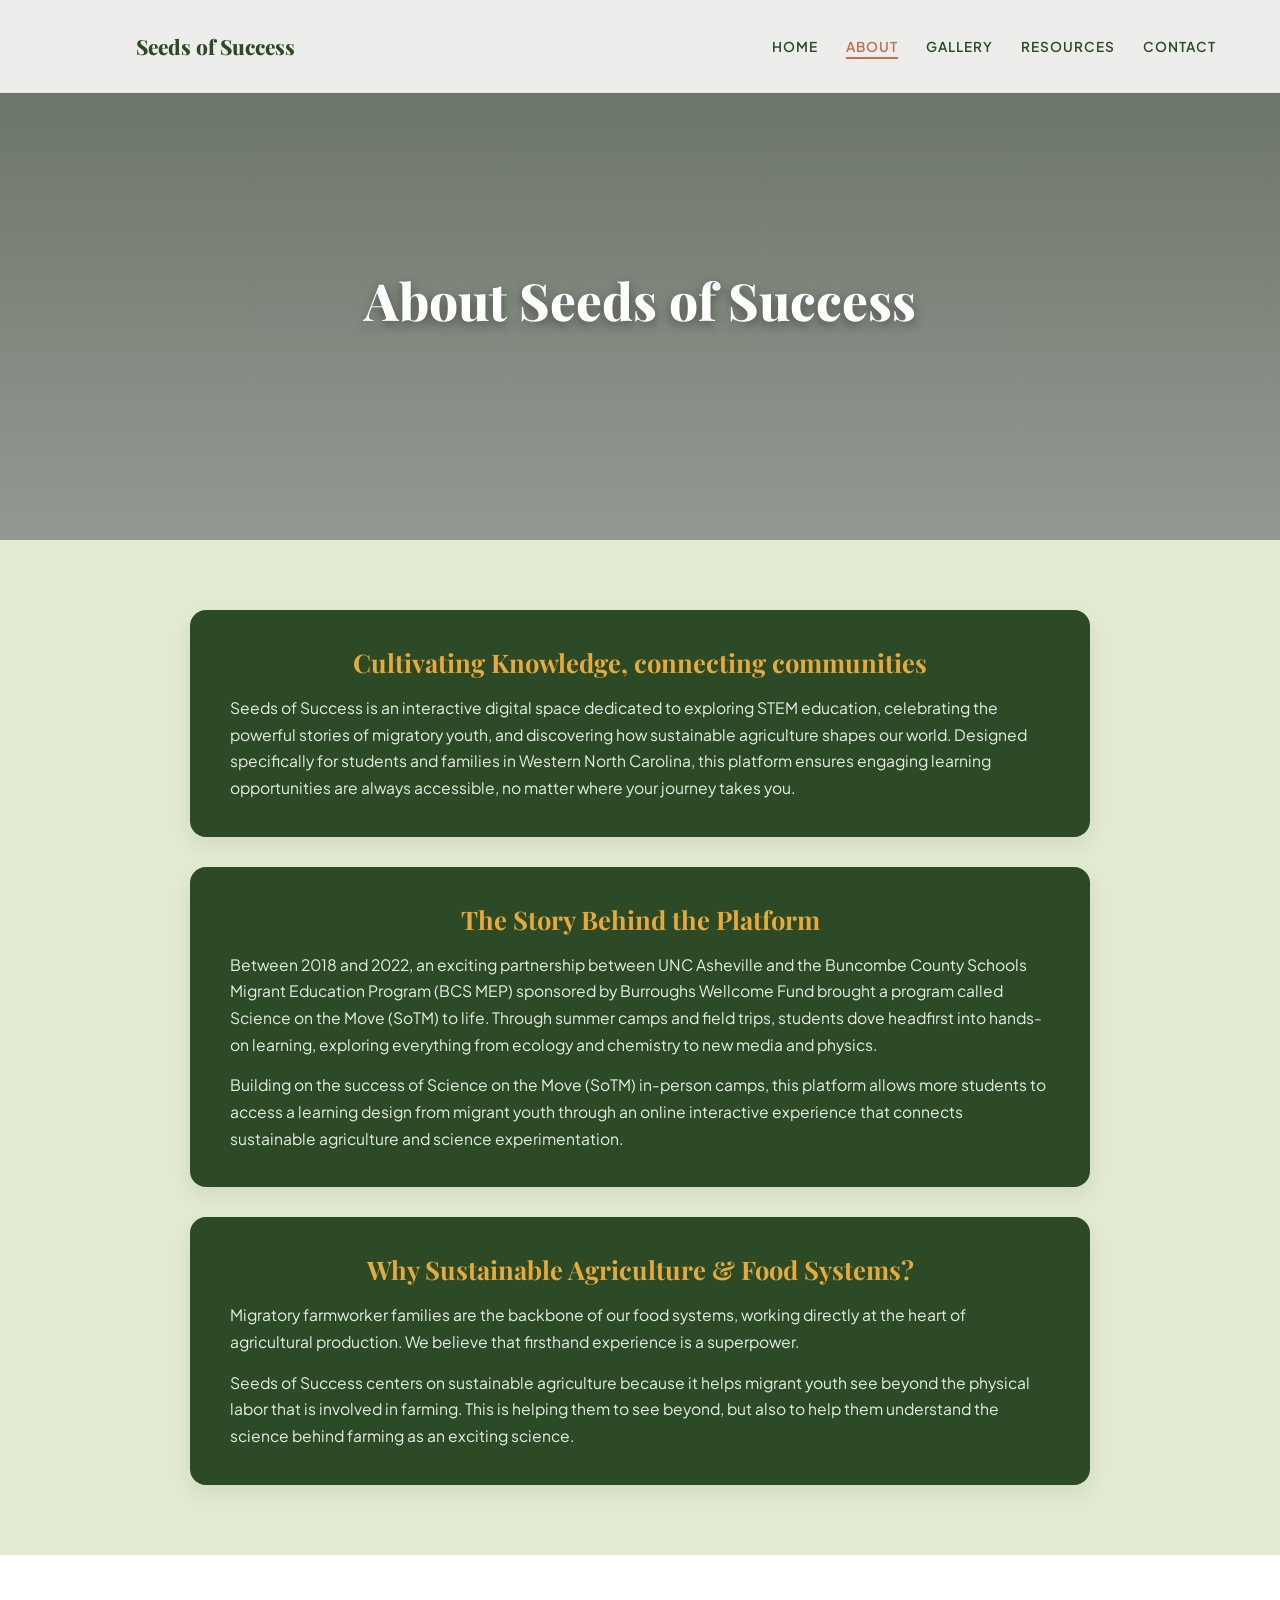
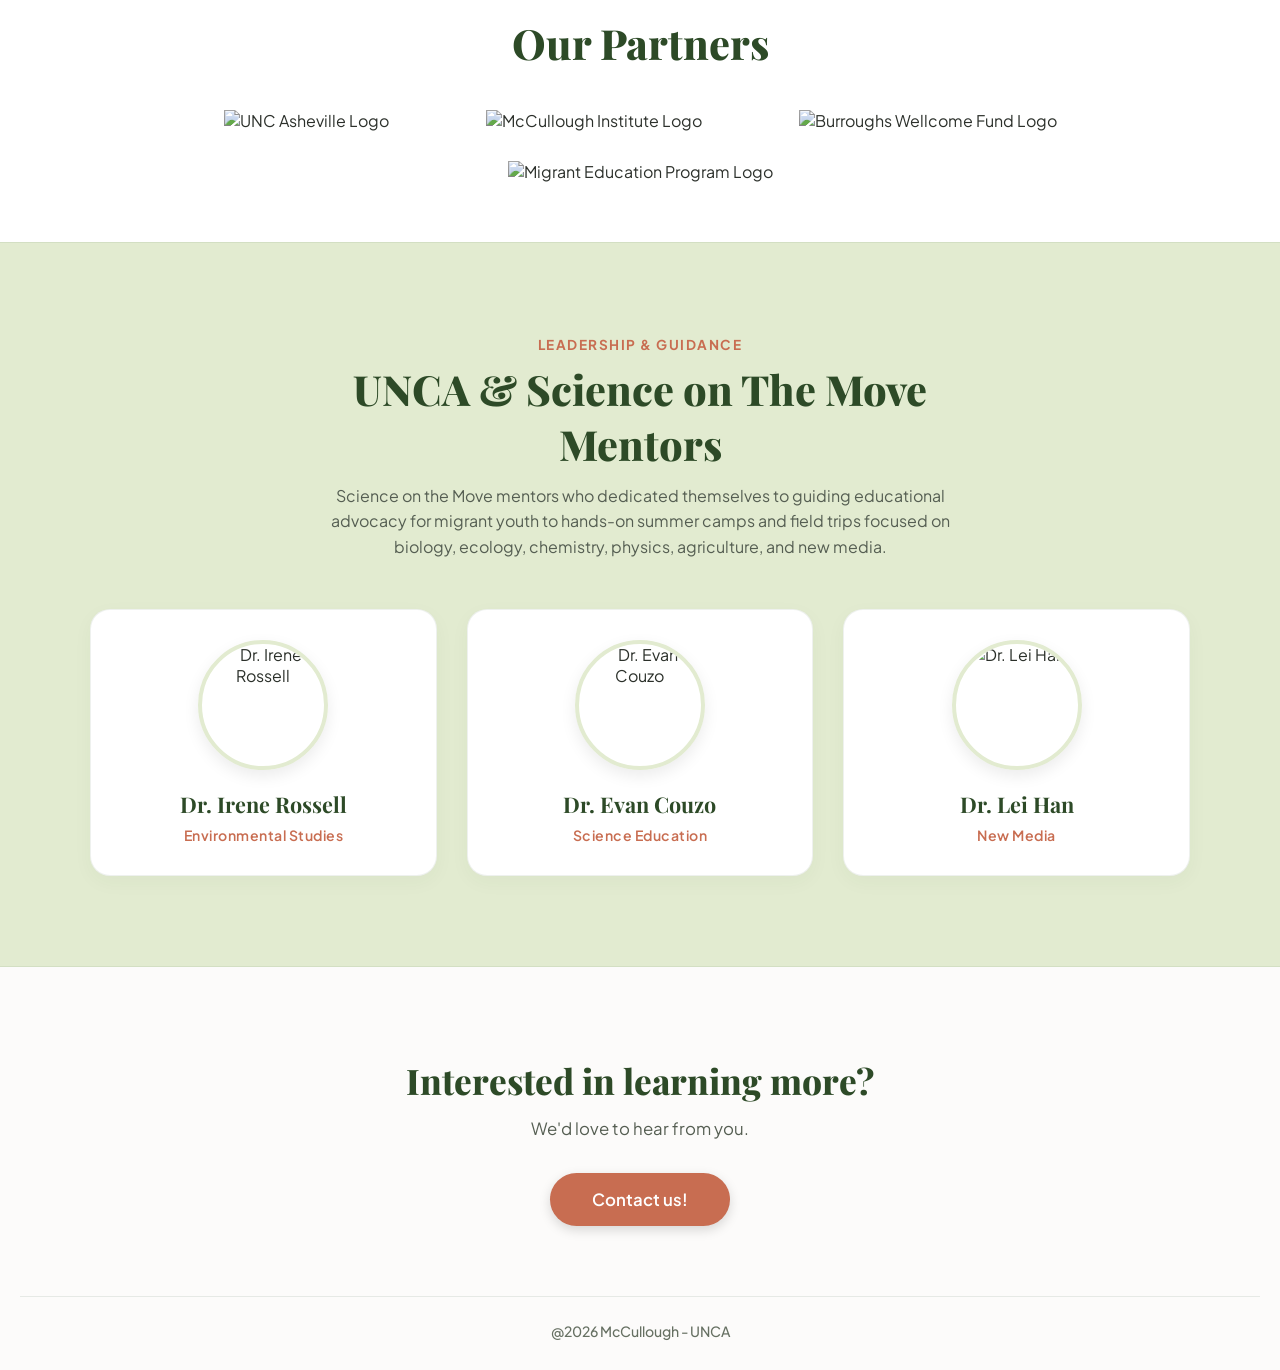
==== about.html @ 3e4c2312 "Add files via upload" ====
<!DOCTYPE html>
<html lang="en">

  <head>
    <meta charset="utf-8" />
    <meta name="viewport" content="width=device-width, initial-scale=1.0" />
    <title>About - Seeds of Success</title>
    <link rel="icon" type="image/x-icon" href="assets/seeds-of-success-logo.svg">
    <link rel="preconnect" href="https://fonts.googleapis.com">
    <link rel="preconnect" href="https://fonts.gstatic.com" crossorigin>
    <link href="https://fonts.googleapis.com/css2?family=Playfair+Display:ital,wght@0,600;0,800;1,600&family=Plus+Jakarta+Sans:wght@400;500;600;700&display=swap" rel="stylesheet">
    <link rel="stylesheet" href="https://cdnjs.cloudflare.com/ajax/libs/font-awesome/6.4.0/css/all.min.css">
    <link rel="stylesheet" href="style.css" />
  </head>

  <body>

    <!-- NAVBAR -->
    <header class="navbar">
      <div class="nav-container">
        <a href="index.html" class="logo">
          <div class="logo-icon"></div>
          <span class="logo-text">Seeds of Success</span>
        </a>
        <nav class="nav-links" id="navLinks">
          <a href="index.html">HOME</a>
          <a href="about.html" class="active">ABOUT</a>
          <a href="gallery.html">GALLERY</a>
          <a href="resources.html">RESOURCES</a>
          <a href="#contact">CONTACT</a>
        </nav>
        <div class="hamburger" id="hamburger"><i class="fa-solid fa-bars-staggered"></i></div>
      </div>
    </header>

    <!-- PAGE HERO HEADER -->
    <section class="page-hero hero-about">
      <div class="hero-overlay"></div>
      <div class="hero-content fade-in">
        <h1>About Seeds of Success</h1>
      </div>
    </section>

    <!-- ABOUT CONTENT BLOCKS -->
    <section class="about-section">
      <div class="about-container">

        <!-- Block 1 -->
        <div class="info-card fade-in">
          <h2>Cultivating Knowledge, connecting communities</h2>
          <p>Seeds of Success is an interactive digital space dedicated to exploring STEM education, celebrating the powerful stories of migratory youth, and discovering how sustainable agriculture shapes our world. Designed specifically for students and families in Western North Carolina, this platform ensures engaging learning opportunities are always accessible, no matter where your journey takes you.</p>
        </div>

        <!-- Block 2 -->
        <div class="info-card fade-in">
          <h2>The Story Behind the Platform</h2>
          <p>Between 2018 and 2022, an exciting partnership between UNC Asheville and the Buncombe County Schools Migrant Education Program (BCS MEP) sponsored by Burroughs Wellcome Fund brought a program called Science on the Move (SoTM) to life. Through summer camps and field trips, students dove headfirst into hands-on learning, exploring everything from ecology and chemistry to new media and physics.</p>
          <p>Building on the success of Science on the Move (SoTM) in-person camps, this platform allows more students to access a learning design from migrant youth through an online interactive experience that connects sustainable agriculture and science experimentation.</p>
        </div>

        <!-- Block 3 -->
        <div class="info-card fade-in">
          <h2>Why Sustainable Agriculture & Food Systems?</h2>
          <p>Migratory farmworker families are the backbone of our food systems, working directly at the heart of agricultural production. We believe that firsthand experience is a superpower.</p>
          <p>Seeds of Success centers on sustainable agriculture because it helps migrant youth see beyond the physical labor that is involved in farming. This is helping them to see beyond, but also to help them understand the science behind farming as an exciting science.</p>
        </div>

      </div>
    </section>

    <!-- PARTNERS SECTION -->
    <section class="partners-section fade-in">
      <h2 class="section-title text-center">Our Partners</h2>
      <div class="partners-grid">
        <div class="partner-logo">
          <img src="assets/unca-logo.png" alt="UNC Asheville Logo">
        </div>
        <div class="partner-logo">
          <img src="assets/McCullough-logo.jpg" alt="McCullough Institute Logo">
        </div>
        <div class="partner-logo">
          <img src="assets/bwf-logo.png" alt="Burroughs Wellcome Fund Logo">
        </div>
        <div class="partner-logo">
          <img src="assets/mep-logo.jpeg" alt="Migrant Education Program Logo">
        </div>
      </div>
    </section>

    <!-- MENTORS OF SOTM SECTION -->
    <section class="mentors-section">
      <div class="mentors-container fade-in">
        <div class="section-header">
          <span class="sub-heading">Leadership & Guidance</span>
          <h2 class="section-title">UNCA & Science on The Move Mentors</h2>
          <p class="section-desc">Science on the Move mentors who dedicated themselves to guiding educational advocacy for migrant youth to hands-on summer camps and field trips focused on biology, ecology, chemistry, physics, agriculture, and new media.</p>
        </div>

        <div class="mentors-grid">
          <!-- Mentor 1 -->
          <div class="mentor-card">
            <div class="mentor-img-wrap">
              <img src="assets/dr-irene.png" alt="Dr. Irene Rossell">
            </div>
            <div class="mentor-info">
              <h3>Dr. Irene Rossell</h3>
              <span class="mentor-dept">Environmental Studies</span>
            </div>
          </div>

          <!-- Mentor 2 -->
          <div class="mentor-card">
            <div class="mentor-img-wrap">
              <img src="assets/dr-couzo.png" alt="Dr. Evan Couzo">
            </div>
            <div class="mentor-info">
              <h3>Dr. Evan Couzo</h3>
              <span class="mentor-dept">Science Education</span>
            </div>
          </div>

          <!-- Mentor 3 -->
          <div class="mentor-card">
            <div class="mentor-img-wrap">
              <img src="assets/dr-han.png" alt="Dr. Lei Han">
            </div>
            <div class="mentor-info">
              <h3>Dr. Lei Han</h3>
              <span class="mentor-dept">New Media</span>
            </div>
          </div>
        </div>
      </div>
    </section>

    <!-- FOOTER / CONTACT SECTION -->
    <footer class="footer-section" id="contact">
      <div class="footer-content fade-in">
        <h3>Interested in learning more?</h3>
        <p>We'd love to hear from you.</p>
        <a href="contact.html" class="btn btn-terracotta btn-lg">Contact us!</a>
      </div>
      <div class="footer-bottom">
        <p>@2026 McCullough - UNCA</p>
      </div>
    </footer>

    <script>
      document.getElementById('hamburger').addEventListener('click', () => {
        document.getElementById('navLinks').classList.toggle('open');
      });

      const observer = new IntersectionObserver((entries, obs) => {
        entries.forEach(entry => {
          if (entry.isIntersecting) {
            entry.target.classList.add('visible');
            obs.unobserve(entry.target);
          }
        });
      }, { threshold: 0.12 });

      document.querySelectorAll('.fade-in').forEach(el => observer.observe(el));
    </script>
  </body>

</html>
---- style.css ----
/* --- SUSTAINABLE AGRICULTURE COLOR PALETTE --- */
:root {
  --primary-forest: #2d4a27;      /* Deep Forest Green */
  --secondary-moss: #556b2f;      /* Olive / Moss Green */
  --soft-sage: #8fbc8f;           /* Sage Green Accent */
  --light-sage: #e8f0e6;          /* Soft Agricultural Background */
  --earth-terracotta: #c86d51;    /* Earthy Terracotta */
  --wheat-gold: #e5a93c;          /* Harvest Gold */
  --soil-brown: #3e2723;          /* Rich Soil Brown */
  --cream-bg: #fcfbfa;            /* Organic Cream Background */
  --card-soil-bg: #e2ebd0;        /* Light Soil Green Card */
  --card-food-bg: #fae3c6;        /* Warm Peach/Wheat Card */
  --card-water-bg: #d0edf5;       /* Fresh Water Blue Card */
}

/* --- RESET & GLOBALS --- */
* {
  margin: 0;
  padding: 0;
  box-sizing: border-box;
}

html {
  scroll-behavior: smooth;
  font-family: 'Plus Jakarta Sans', sans-serif;
  color: #2b302a;
}

body {
  background-color: var(--cream-bg);
  overflow-x: hidden;
}

h1, h2, h3 {
  font-family: 'Playfair Display', serif;
}

a {
  text-decoration: none;
  color: inherit;
}

/* --- FLOATING ANIMATED LEAVES --- */
.floating-leaf {
  position: fixed;
  color: rgba(45, 74, 39, 0.08);
  pointer-events: none;
  z-index: 0;
  animation: float 12s infinite ease-in-out;
}

.leaf-1 {
  top: 25%;
  left: 3%;
  font-size: 5rem;
  animation-delay: 0s;
}

.leaf-2 {
  top: 65%;
  right: 4%;
  font-size: 6rem;
  animation-delay: 4s;
}

@keyframes float {
  0% { transform: translateY(0px) rotate(0deg); }
  50% { transform: translateY(-25px) rotate(15deg); }
  100% { transform: translateY(0px) rotate(0deg); }
}

/* --- NAVBAR --- */
.navbar {
  position: fixed;
  top: 0;
  width: 100%;
  z-index: 1000;
  background: rgba(252, 251, 250, 0.9);
  backdrop-filter: blur(12px);
  border-bottom: 1px solid rgba(45, 74, 39, 0.08);
  transition: all 0.3s ease;
}

.navbar.scrolled {
  box-shadow: 0 4px 20px rgba(45, 74, 39, 0.08);
}

.nav-container {
  max-width: 1200px;
  margin: 0 auto;
  display: flex;
  justify-content: space-between;
  align-items: center;
  padding: 16px 24px;
}

.logo {
  display: flex;
  align-items: center;
  gap: 12px;
}

.logo-icon {
  width: 60px;
  height: 60px;
  background: url('assets/seeds-of-success-logo.svg') center/cover no-repeat;
  border-radius: 50%;
  display: flex;
  align-items: center;
  justify-content: center;
  font-size: 1.2rem;
  transition: transform 0.3s ease;
}

.logo:hover .logo-icon {
  transform: rotate(15deg) scale(1.05);
}

.logo-text {
  font-family: 'Playfair Display', serif;
  font-weight: 800;
  font-size: 1.3rem;
  color: var(--primary-forest);
}

.nav-links {
  display: flex;
  gap: 28px;
}

.nav-links a {
  font-weight: 600;
  font-size: 0.85rem;
  letter-spacing: 1px;
  color: var(--primary-forest);
  transition: color 0.3s ease;
  position: relative;
}

.nav-links a:hover,
.nav-links a.active {
  color: var(--earth-terracotta);
}

.nav-links a::after {
  content: '';
  position: absolute;
  width: 0%;
  height: 2px;
  bottom: -4px;
  left: 0;
  background-color: var(--earth-terracotta);
  transition: width 0.3s ease;
}

.nav-links a:hover::after,
.nav-links a.active::after {
  width: 100%;
}

.hamburger {
  display: none;
  font-size: 1.5rem;
  cursor: pointer;
  color: var(--primary-forest);
}

/* --- HERO SECTION --- */
.hero {
  position: relative;
  min-height: 92vh;
  background: url('assets/hero-bg.jpg') center/cover no-repeat;
  display: flex;
  align-items: center;
  justify-content: center;
  text-align: center;
  padding: 140px 20px 100px;
}

.hero-overlay {
  position: absolute;
  top: 0;
  left: 0;
  width: 100%;
  height: 100%;
  background: linear-gradient(180deg, rgba(20, 35, 18, 0.65) 0%, rgba(20, 35, 18, 0.45) 100%);
}

.hero-content {
  position: relative;
  z-index: 2;
  max-width: 880px;
  color: #ffffff;
}

.hero-badge {
  display: inline-block;
  background: rgba(255, 255, 255, 0.2);
  backdrop-filter: blur(8px);
  padding: 6px 16px;
  border-radius: 30px;
  font-size: 0.85rem;
  font-weight: 600;
  letter-spacing: 1px;
  margin-bottom: 20px;
  border: 1px solid rgba(255, 255, 255, 0.3);
  color: #f0f7ed;
}

.hero-content h1 {
  font-size: 3.8rem;
  font-weight: 800;
  margin-bottom: 20px;
  text-shadow: 0 4px 12px rgba(0, 0, 0, 0.3);
}

.hero-content p {
  font-size: 1.15rem;
  line-height: 1.7;
  margin-bottom: 35px;
  font-weight: 400;
  color: #f2f5f0;
}

.hero-buttons {
  display: flex;
  gap: 18px;
  justify-content: center;
  flex-wrap: wrap;
}

/* --- BUTTON STYLES --- */
.btn {
  display: inline-flex;
  align-items: center;
  gap: 8px;
  padding: 14px 30px;
  font-weight: 600;
  font-size: 0.95rem;
  border-radius: 30px;
  transition: all 0.3s cubic-bezier(0.25, 0.8, 0.25, 1);
  box-shadow: 0 4px 12px rgba(0, 0, 0, 0.15);
  cursor: pointer;
}

.btn-primary {
  background-color: var(--secondary-moss);
  color: #ffffff;
}

.btn-primary:hover {
  background-color: #435523;
  transform: translateY(-3px);
  box-shadow: 0 8px 20px rgba(0, 0, 0, 0.25);
}

.btn-secondary {
  background-color: #ffffff;
  color: var(--primary-forest);
}

.btn-secondary:hover {
  background-color: var(--light-sage);
  transform: translateY(-3px);
  box-shadow: 0 8px 20px rgba(0, 0, 0, 0.2);
}

.btn-terracotta {
  background-color: var(--earth-terracotta);
  color: #ffffff;
}

.btn-terracotta:hover {
  background-color: #b35b40;
  transform: translateY(-3px);
  box-shadow: 0 8px 20px rgba(200, 109, 81, 0.3);
}

.btn-pill {
  border-radius: 20px;
  padding: 8px 24px;
  background: var(--primary-forest);
  color: #ffffff;
  font-size: 0.85rem;
}

.btn-pill:hover {
  background: var(--secondary-moss);
  transform: translateY(-2px);
}

.btn-lg {
  padding: 16px 42px;
  font-size: 1.05rem;
}

/* HERO WAVE DIVIDER */
.custom-shape-divider-bottom {
  position: absolute;
  bottom: 0;
  left: 0;
  width: 100%;
  overflow: hidden;
  line-height: 0;
}

.custom-shape-divider-bottom svg {
  position: relative;
  display: block;
  width: calc(100% + 1.3px);
  height: 60px;
}

.custom-shape-divider-bottom .shape-fill {
  fill: var(--cream-bg);
}

/* --- SECTION HEADERS --- */
.section-header {
  text-align: center;
  max-width: 680px;
  margin: 0 auto 50px;
}

.sub-heading {
  display: inline-block;
  color: var(--earth-terracotta);
  font-weight: 700;
  font-size: 0.85rem;
  letter-spacing: 1.5px;
  text-transform: uppercase;
  margin-bottom: 8px;
}

.section-title {
  font-size: 2.6rem;
  font-weight: 800;
  color: var(--primary-forest);
  margin-bottom: 12px;
}

.section-desc {
  color: #555e52;
  font-size: 1rem;
  line-height: 1.6;
}

/* --- MODULES SECTION --- */
.modules-section {
  padding: 60px 20px 90px;
  max-width: 1200px;
  margin: 0 auto;
}

.cards-container {
  display: grid;
  grid-template-columns: repeat(auto-fit, minmax(300px, 1fr));
  gap: 32px;
}

.card {
  border-radius: 24px;
  padding: 42px 30px;
  display: flex;
  flex-direction: column;
  align-items: center;
  justify-content: space-between;
  min-height: 400px;
  position: relative;
  transition: all 0.4s cubic-bezier(0.165, 0.84, 0.44, 1);
  border: 1px solid rgba(0,0,0,0.03);
  box-shadow: 0 8px 20px rgba(45, 74, 39, 0.05);
}

.card:hover {
  transform: translateY(-10px);
  box-shadow: 0 16px 35px rgba(45, 74, 39, 0.12);
}

.card-badge {
  position: absolute;
  top: 20px;
  right: 20px;
  font-size: 0.75rem;
  font-weight: 700;
  letter-spacing: 0.5px;
  background: rgba(255, 255, 255, 0.6);
  padding: 4px 12px;
  border-radius: 12px;
  color: var(--primary-forest);
}

.card-icon {
  width: 80px;
  height: 80px;
  border-radius: 50%;
  background: #ffffff;
  display: flex;
  align-items: center;
  justify-content: center;
  font-size: 2.2rem;
  margin-bottom: 24px;
  box-shadow: 0 6px 15px rgba(0,0,0,0.06);
  color: var(--primary-forest);
  transition: transform 0.3s ease;
}

.card:hover .card-icon {
  transform: scale(1.1) rotate(5deg);
}

.card h3 {
  font-size: 1.7rem;
  margin-bottom: 12px;
  color: var(--primary-forest);
}

.card p {
  font-size: 0.95rem;
  line-height: 1.6;
  margin-bottom: 30px;
  color: #4a5247;
  text-align: center;
}

.card-soil { background-color: var(--card-soil-bg); }
.card-food { background-color: var(--card-food-bg); }
.card-water { background-color: var(--card-water-bg); }

/* --- ARCHIVE SECTION --- */
.archive-section {
  background-color: var(--light-sage);
  padding: 90px 20px;
  border-top: 1px solid rgba(45, 74, 39, 0.08);
  border-bottom: 1px solid rgba(45, 74, 39, 0.08);
}

.archive-grid {
  max-width: 1050px;
  margin: 0 auto 40px;
  display: grid;
  grid-template-columns: repeat(3, 1fr);
  gap: 18px;
}

.grid-item {
  position: relative;
  border-radius: 16px;
  overflow: hidden;
  box-shadow: 0 6px 15px rgba(0, 0, 0, 0.08);
  height: 200px;
}

.grid-item img {
  width: 100%;
  height: 100%;
  object-fit: cover;
  transition: transform 0.5s ease;
}

.item-overlay {
  position: absolute;
  inset: 0;
  background: linear-gradient(180deg, transparent 40%, rgba(20, 35, 18, 0.7) 100%);
  display: flex;
  align-items: flex-end;
  padding: 16px;
  color: #ffffff;
  font-weight: 600;
  font-size: 0.9rem;
  opacity: 0;
  transition: opacity 0.3s ease;
}

.grid-item:hover img {
  transform: scale(1.08);
}

.grid-item:hover .item-overlay {
  opacity: 1;
}

.item-large {
  grid-column: span 1;
  grid-row: span 2;
  height: 100%;
}

.item-wide {
  grid-column: span 2;
  height: 200px;
}

.archive-btn-wrap {
  text-align: center;
}

/* --- BANNER SECTION --- */
.banner-section {
  position: relative;
  background: url('assets/banner.png') center/cover no-repeat fixed;
  padding: 120px 20px;
  color: #ffffff;
  display: flex;
  align-items: center;
}

.banner-overlay {
  position: absolute;
  top: 0;
  left: 0;
  width: 100%;
  height: 100%;
  background: linear-gradient(90deg, rgba(20, 35, 18, 0.88) 0%, rgba(20, 35, 18, 0.6) 100%);
}

.banner-content {
  position: relative;
  z-index: 2;
  max-width: 1100px;
  margin: 0 auto;
  width: 100%;
}

.banner-tag {
  display: inline-block;
  color: var(--wheat-gold);
  font-weight: 700;
  font-size: 0.85rem;
  letter-spacing: 2px;
  margin-bottom: 15px;
}

.banner-content h2 {
  font-size: 3.6rem;
  font-weight: 800;
  line-height: 1.15;
  letter-spacing: 1px;
  margin-bottom: 15px;
  color: #ffffff;
}

.banner-subtext {
  font-size: 1.1rem;
  color: var(--soft-sage);
  max-width: 500px;
}

/* --- FOOTER / CONTACT SECTION --- */
.footer-section {
  padding: 90px 20px 30px;
  text-align: center;
  background-color: var(--cream-bg);
}

.footer-content {
  max-width: 600px;
  margin: 0 auto 70px;
}

.footer-badge {
  display: inline-block;
  color: var(--secondary-moss);
  font-weight: 700;
  font-size: 0.85rem;
  letter-spacing: 1px;
  text-transform: uppercase;
  margin-bottom: 12px;
}

.footer-content h3 {
  font-size: 2.2rem;
  font-weight: 800;
  color: var(--primary-forest);
  margin-bottom: 12px;
}

.footer-content p {
  font-size: 1.05rem;
  color: #555e52;
  margin-bottom: 30px;
  line-height: 1.6;
}

.footer-bottom {
  border-top: 1px solid rgba(45, 74, 39, 0.1);
  padding-top: 25px;
  font-weight: 500;
  color: #667062;
  font-size: 0.88rem;
}

.hero-contact {
  background: url('assets/contact-bg.jpg') center/cover no-repeat;
}

/* --- SCROLL ANIMATIONS (FADE-IN) --- */
.fade-in {
  opacity: 0;
  transform: translateY(35px);
  transition: opacity 0.8s cubic-bezier(0.165, 0.84, 0.44, 1), transform 0.8s cubic-bezier(0.165, 0.84, 0.44, 1);
}

.fade-in.visible {
  opacity: 1;
  transform: translateY(0);
}

/* --- RESPONSIVE STYLES --- */
@media (max-width: 850px) {
  .hero-content h1 {
    font-size: 2.8rem;
  }

  .banner-content h2 {
    font-size: 2.6rem;
  }

  .archive-grid {
    grid-template-columns: repeat(2, 1fr);
  }

  .item-large {
    grid-column: span 2;
    height: 240px;
  }

  .item-wide {
    grid-column: span 2;
  }
}

@media (max-width: 600px) {
  .hamburger {
    display: block;
  }

  .nav-links {
    position: absolute;
    top: 100%;
    left: 0;
    width: 100%;
    background: var(--cream-bg);
    flex-direction: column;
    padding: 24px;
    gap: 18px;
    box-shadow: 0 8px 20px rgba(0, 0, 0, 0.08);
    display: none;
    border-bottom: 2px solid var(--secondary-moss);
  }

  .nav-links.open {
    display: flex;
  }

  .hero-content h1 {
    font-size: 2.2rem;
  }

  .hero-content p {
    font-size: 0.95rem;
  }

  .section-title {
    font-size: 2rem;
  }

  .archive-grid {
    grid-template-columns: 1fr;
  }

  .item-large, .item-wide {
    grid-column: span 1;
    height: 200px;
  }

  .banner-content h2 {
    font-size: 2rem;
  }
}

/* PAGE HERO HEADERS (About, Gallery, Resources) */
   .page-hero {
    position: relative;
    height: 60vh;
    min-height: 280px;
    display: flex;
    align-items: center;
    justify-content: center;
    text-align: center;
    padding-top: 80px;
    color: #ffffff;
  }
  
  .hero-about {
    background: url('assets/about-hero.png') bottom/cover no-repeat;
  }
  
  .hero-gallery {
    background: url('assets/gallery-hero.png') center/cover no-repeat;
  }
  
  .hero-resources {
    background: url('assets/resources-hero.png') center/cover no-repeat;
  }
  
  .page-hero h1 {
    font-size: 3.2rem;
    font-weight: 800;
    text-shadow: 0 4px 12px rgba(0, 0, 0, 0.4);
  }
  
  /* ABOUT PAGE STYLES */
  .about-section {
    background-color: var(--card-soil-bg);
    padding: 70px 20px;
  }
  
  .about-container {
    max-width: 900px;
    margin: 0 auto;
    display: flex;
    flex-direction: column;
    gap: 30px;
  }
  
  .info-card {
    background-color: var(--primary-forest);
    color: #ffffff;
    padding: 35px 40px;
    border-radius: 16px;
    box-shadow: 0 8px 20px rgba(0, 0, 0, 0.08);
  }
  
  .info-card h2 {
    font-size: 1.6rem;
    color: var(--wheat-gold);
    margin-bottom: 16px;
    text-align: center;
  }
  
  .info-card p {
    font-size: 0.98rem;
    line-height: 1.7;
    color: #e5ede3;
    margin-bottom: 14px;
  }
  
  .info-card p:last-child {
    margin-bottom: 0;
  }
  
  /* Partners Section */
  .partners-section {
    padding: 60px 20px;
    background-color: #ffffff;
  }
  
  .text-center { text-align: center; }
  
  .partners-grid {
    max-width: 900px;
    margin: 40px auto 0;
    display: flex;
    justify-content: space-around;
    align-items: center;
    flex-wrap: wrap;
    gap: 30px;
  }
  
  .partner-logo img {
    max-width: 300px;
    height: auto;
    filter: grayscale(20%);
    transition: filter 0.3s ease;
  }
  
  .partner-logo img:hover {
    filter: grayscale(0%);
  }
  
  /* GALLERY PAGE STYLES */
  .gallery-section {
    padding: 70px 20px;
    background-color: #ffffff;
  }
  
  .max-w-700 {
    max-width: 720px;
    margin: 0 auto;
  }
  
  .gallery-wrap {
    max-width: 1000px;
    margin: 40px auto 0;
    background-color: var(--card-soil-bg);
    padding: 24px;
    border-radius: 20px;
  }
  
  .photo-masonry {
    display: grid;
    grid-template-columns: repeat(3, 1fr);
    gap: 16px;
  }
  
  .photo-card {
    position: relative;
    border-radius: 12px;
    overflow: hidden;
    height: 210px;
    box-shadow: 0 4px 12px rgba(0, 0, 0, 0.1);
  }
  
  .photo-card.tall {
    grid-row: span 2;
    height: 100%;
  }
  
  .photo-card.wide {
    grid-column: span 2;
  }
  
  .photo-card img {
    width: 100%;
    height: 100%;
    object-fit: cover;
    transition: transform 0.4s ease;
  }
  
  .photo-card:hover img {
    transform: scale(1.06);
  }
  
  .photo-caption {
    position: absolute;
    bottom: 0;
    left: 0;
    width: 100%;
    padding: 12px 16px;
    background: linear-gradient(180deg, transparent, rgba(20, 35, 18, 0.8));
    color: #ffffff;
    font-size: 0.85rem;
    font-weight: 600;
    opacity: 0;
    transition: opacity 0.3s ease;
  }
  
  .photo-card:hover .photo-caption {
    opacity: 1;
  }
  
  /* RESOURCES PAGE STYLES */
  .resources-intro {
    max-width: 800px;
    margin: 0 auto;
    padding: 60px 20px 30px;
    text-align: center;
  }
  
  .resources-intro h2 {
    font-size: 2.2rem;
    color: var(--primary-forest);
    margin-bottom: 16px;
  }
  
  .resources-intro p {
    font-size: 1rem;
    line-height: 1.7;
    color: #4a5247;
    margin-bottom: 14px;
  }
  
  /* Graphic Organizations Grid */
  .graphic-resources-section {
    background-color: var(--card-soil-bg);
    padding: 60px 20px;
    margin-top: 20px;
  }
  
  .org-grid {
    max-width: 850px;
    margin: 0 auto;
    display: grid;
    grid-template-columns: repeat(2, 1fr);
    gap: 30px;
  }
  
  .org-card {
    padding: 40px 20px;
    border-radius: 20px;
    display: flex;
    flex-direction: column;
    align-items: center;
    justify-content: center;
    text-align: center;
    color: #ffffff;
    font-weight: 700;
    font-size: 1.15rem;
    box-shadow: 0 6px 16px rgba(0,0,0,0.1);
    transition: transform 0.3s ease, box-shadow 0.3s ease;
  }
  
  .org-card:hover {
    transform: translateY(-6px);
    box-shadow: 0 12px 24px rgba(0,0,0,0.15);
  }
  
  .org-icon {
    font-size: 3.2rem;
    margin-bottom: 12px;
  }
  
  .red-apple { background-color: #e65244; }
  .green-pepper { background-color: #48a14d; }
  .purple-grapes { background-color: #8e52a8; }
  .orange-carrot { background-color: #f18c33; }
  
  /* Marquee Ticker Ribbon */
  .ticker-ribbon {
    background-color: var(--primary-forest);
    color: #ffffff;
    padding: 16px 0;
    overflow: hidden;
    white-space: nowrap;
  }
  
  .ticker-track {
    display: inline-block;
    animation: marquee 25s linear infinite;
    font-family: 'Playfair Display', serif;
    font-weight: 700;
    letter-spacing: 2px;
    font-size: 0.95rem;
  }
  
  @keyframes marquee {
    0% { transform: translateX(0); }
    100% { transform: translateX(-50%); }
  }
  
  /* Advocacy Section */
  .advocacy-section {
    padding: 70px 20px;
    background-color: #ffffff;
  }
  
  .advocacy-card {
    max-width: 750px;
    margin: 0 auto;
    background-color: var(--card-soil-bg);
    padding: 45px 30px;
    border-radius: 20px;
    text-align: center;
  }
  
  .advocacy-card h2 {
    font-size: 1.8rem;
    color: var(--primary-forest);
    margin-bottom: 10px;
  }
  
  .advocacy-card p {
    color: #4a5247;
    margin-bottom: 30px;
  }
  
  .advocacy-buttons {
    display: flex;
    flex-direction: column;
    gap: 16px;
    max-width: 400px;
    margin: 0 auto;
  }
  
  .btn-bright-green {
    background-color: #72cb3a;
    color: #1a3809;
    font-weight: 700;
    padding: 14px 20px;
    border-radius: 10px;
    font-size: 1rem;
    transition: all 0.3s ease;
    box-shadow: 0 4px 10px rgba(0, 0, 0, 0.08);
  }
  
  .btn-bright-green:hover {
    background-color: #63b330;
    transform: translateY(-2px);
  }
  
  /* RESPONSIVE ADJUSTMENTS */
  @media (max-width: 768px) {
    .photo-masonry {
      grid-template-columns: repeat(2, 1fr);
    }
  
    .photo-card.tall, .photo-card.wide {
      grid-column: span 2;
      grid-row: span 1;
      height: 220px;
    }
  
    .org-grid {
      grid-template-columns: 1fr;
    }
  
    .page-hero h1 {
      font-size: 2.3rem;
    }
  }

  /* LIGHTBOX STYLES */
.photo-card {
  cursor: pointer;
  transition: transform 0.2s ease-in-out;
}

.photo-card:hover {
  transform: scale(1.02);
}

.lightbox {
  display: none;
  position: fixed;
  z-index: 9999;
  padding-top: 60px;
  left: 0;
  top: 0;
  width: 100%;
  height: 100%;
  overflow: auto;
  background-color: rgba(0, 0, 0, 0.85);
  backdrop-filter: blur(4px);
}

.lightbox.active {
  display: flex;
  flex-direction: column;
  justify-content: center;
  align-items: center;
}

.lightbox-content {
  margin: auto;
  display: block;
  max-width: 90%;
  max-height: 80vh;
  border-radius: 8px;
  object-fit: contain;
  box-shadow: 0 4px 20px rgba(0,0,0,0.5);
  animation: zoomIn 0.25s ease-out;
}

.lightbox-caption {
  margin: 15px auto;
  text-align: center;
  color: #fff;
  font-family: 'Plus Jakarta Sans', sans-serif;
  font-size: 1rem;
}

.lightbox-close {
  position: absolute;
  top: 20px;
  right: 35px;
  color: #fff;
  font-size: 40px;
  font-weight: bold;
  cursor: pointer;
  transition: color 0.2s;
}

.lightbox-close:hover {
  color: #ccc;
}

@keyframes zoomIn {
  from { transform: scale(0.8); opacity: 0; }
  to { transform: scale(1); opacity: 1; }
}

/* --- VR INTERACTIVE EXPERIENCE SECTION --- */
.vr-section {
  background: linear-gradient(135deg, var(--primary-forest) 0%, #1a2f17 100%);
  color: #ffffff;
  padding: 90px 20px;
  position: relative;
  overflow: hidden;
}

.vr-container {
  display: flex;
  flex-direction: column;
  align-items: center;
  width: 100%; 
  max-width: 1400px; 
  margin: 0 auto;
  padding: 0 1rem;
  box-sizing: border-box;
}

.vr-content {
  width: 80%;
  max-width: 800px; 
  text-align: center;
  margin-bottom: 3rem;
}

.vr-visual {
  max-width: 100%;
  width: 80%;
  margin: 0 auto;
  display: flex;
  flex-direction: column;
  align-items: center;
}

.vr-visual h3 {
  text-align: center;
  width: 100%;
  margin-bottom: 1rem;
  font-size: 1.8rem; 
}

.vr-visual video {
  width: 100%;
  height: 60vh;
  min-height: 450px;
  object-fit: cover;
  display: block;
  border-radius: 12px;
}

.vr-title {
  font-size: 2.8rem;
  font-weight: 800;
  margin: 12px 0 18px;
  color: #ffffff;
}

.vr-description {
  font-size: 1.05rem;
  line-height: 1.7;
  color: #e2ebd0;
  margin-bottom: 28px;
}

.vr-features {
  display: flex;
  flex-direction: column;
  gap: 14px;
  margin-bottom: 35px;
}

.vr-feature-item {
  display: flex;
  align-items: center;
  gap: 14px;
  font-weight: 600;
  font-size: 0.95rem;
  color: #f0f7ed;
}

.vr-feature-item i {
  width: 38px;
  height: 38px;
  border-radius: 50%;
  background: rgba(255, 255, 255, 0.12);
  display: flex;
  align-items: center;
  justify-content: center;
  color: var(--wheat-gold);
}

.vr-actions {
  align-content: center;
  gap: 16px;
  flex-wrap: wrap;
}

.vr-visual {
  display: flex;
  justify-content: center;
}

.vr-card-preview {
  background: rgba(255, 255, 255, 0.08);
  backdrop-filter: blur(12px);
  border: 1px solid rgba(255, 255, 255, 0.15);
  border-radius: 24px;
  padding: 40px 30px;
  text-align: center;
  width: 100%;
  max-width: 360px;
  box-shadow: 0 12px 30px rgba(0, 0, 0, 0.3);
  position: relative;
}

.vr-badge {
  position: absolute;
  top: 16px;
  right: 16px;
  background: var(--earth-terracotta);
  color: #fff;
  font-size: 0.75rem;
  font-weight: 700;
  padding: 4px 12px;
  border-radius: 12px;
}

.vr-icon-box {
  width: 90px;
  height: 90px;
  margin: 20px auto 20px;
  background: var(--wheat-gold);
  border-radius: 50%;
  display: flex;
  align-items: center;
  justify-content: center;
  font-size: 2.8rem;
  color: var(--primary-forest);
  box-shadow: 0 8px 20px rgba(229, 169, 60, 0.3);
}

.vr-card-preview h3 {
  font-size: 1.5rem;
  margin-bottom: 8px;
  color: #ffffff;
}

.vr-card-preview p {
  font-size: 0.88rem;
  color: var(--soft-sage);
}

/* --- CONTACT PAGE STYLES --- */
.contact-page-section {
  padding: 80px 20px;
  background-color: var(--cream-bg);
}

.contact-container {
  max-width: 1050px;
  margin: 0 auto;
  display: grid;
  grid-template-columns: 1fr 1.2fr;
  gap: 40px;
  background: #ffffff;
  border-radius: 24px;
  overflow: hidden;
  box-shadow: 0 10px 30px rgba(45, 74, 39, 0.08);
  border: 1px solid rgba(45, 74, 39, 0.08);
}

.contact-info-panel {
  background-color: var(--primary-forest);
  color: #ffffff;
  padding: 50px 40px;
  display: flex;
  flex-direction: column;
  justify-content: center;
}

.contact-info-panel h2 {
  font-size: 2.3rem;
  margin: 8px 0 16px;
  color: #ffffff;
}

.contact-info-panel p {
  color: #e2ebd0;
  line-height: 1.6;
  margin-bottom: 35px;
  font-size: 0.98rem;
}

.contact-detail-list {
  display: flex;
  flex-direction: column;
  gap: 22px;
}

.contact-detail-item {
  display: flex;
  align-items: center;
  gap: 16px;
}

.contact-icon {
  width: 46px;
  height: 46px;
  border-radius: 50%;
  background: rgba(255, 255, 255, 0.12);
  display: flex;
  align-items: center;
  justify-content: center;
  font-size: 1.1rem;
  color: var(--wheat-gold);
  flex-shrink: 0;
}

.contact-detail-item h4 {
  font-size: 0.95rem;
  font-weight: 700;
  color: #ffffff;
  margin-bottom: 2px;
}

.contact-detail-item p {
  margin-bottom: 0;
  font-size: 0.88rem;
  color: var(--soft-sage);
}

.contact-form-panel {
  padding: 50px 40px;
}

.contact-form {
  display: flex;
  flex-direction: column;
  gap: 20px;
}

.form-group {
  display: flex;
  flex-direction: column;
  gap: 6px;
}

.form-group label {
  font-size: 0.85rem;
  font-weight: 700;
  color: var(--primary-forest);
  letter-spacing: 0.5px;
}

.form-group input,
.form-group select,
.form-group textarea {
  width: 100%;
  padding: 12px 16px;
  border-radius: 10px;
  border: 1px solid rgba(45, 74, 39, 0.2);
  background-color: var(--cream-bg);
  font-family: 'Plus Jakarta Sans', sans-serif;
  font-size: 0.95rem;
  color: #2b302a;
  transition: border-color 0.3s ease, box-shadow 0.3s ease;
}

.form-group input:focus,
.form-group select:focus,
.form-group textarea:focus {
  outline: none;
  border-color: var(--secondary-moss);
  box-shadow: 0 0 0 3px rgba(85, 107, 47, 0.15);
}

/* --- RESPONSIVE ADJUSTMENTS FOR VR & CONTACT --- */
@media (max-width: 850px) {
  .vr-container,
  .contact-container {
    grid-template-columns: 1fr;
  }

  .vr-title {
    font-size: 2.2rem;
  }

  .contact-info-panel,
  .contact-form-panel {
    padding: 35px 25px;
  }
}

/* --- MENTORS SECTION STYLING (MATCHING ABOUT BLOCKS) --- */
.mentors-section {
  padding: 90px 20px;
  background-color: var(--card-soil-bg); /* Matches your About content blocks color exactly */
  border-top: 1px solid rgba(45, 74, 39, 0.08);
  border-bottom: 1px solid rgba(45, 74, 39, 0.08);
}

.mentors-container {
  max-width: 1100px;
  margin: 0 auto;
}

.mentors-grid {
  display: grid;
  grid-template-columns: repeat(auto-fit, minmax(300px, 1fr));
  gap: 30px;
  margin-top: 40px;
}

.mentor-card {
  background: #ffffff; 
  border-radius: 20px;
  padding: 30px 24px;
  text-align: center;
  border: 1px solid rgba(45, 74, 39, 0.08);
  box-shadow: 0 6px 20px rgba(45, 74, 39, 0.04);
  transition: transform 0.3s cubic-bezier(0.165, 0.84, 0.44, 1), box-shadow 0.3s cubic-bezier(0.165, 0.84, 0.44, 1);
}

.mentor-card:hover {
  transform: translateY(-8px);
  box-shadow: 0 14px 30px rgba(45, 74, 39, 0.1);
}

.mentor-img-wrap {
  width: 130px;
  height: 130px;
  margin: 0 auto 20px;
  border-radius: 50%;
  overflow: hidden;
  border: 4px solid var(--card-soil-bg); /* Matches the section background */
  box-shadow: 0 6px 16px rgba(0, 0, 0, 0.08);
}

.mentor-img-wrap img {
  width: 100%;
  height: 100%;
  object-fit: cover;
  transition: transform 0.5s ease;
}

.mentor-card:hover .mentor-img-wrap img {
  transform: scale(1.08);
}

.mentor-info h3 {
  font-size: 1.35rem;
  color: var(--primary-forest);
  margin-bottom: 6px;
  font-weight: 700;
}

.mentor-dept {
  display: inline-block;
  font-size: 0.88rem;
  font-weight: 600;
  color: var(--earth-terracotta);
  letter-spacing: 0.5px;
}
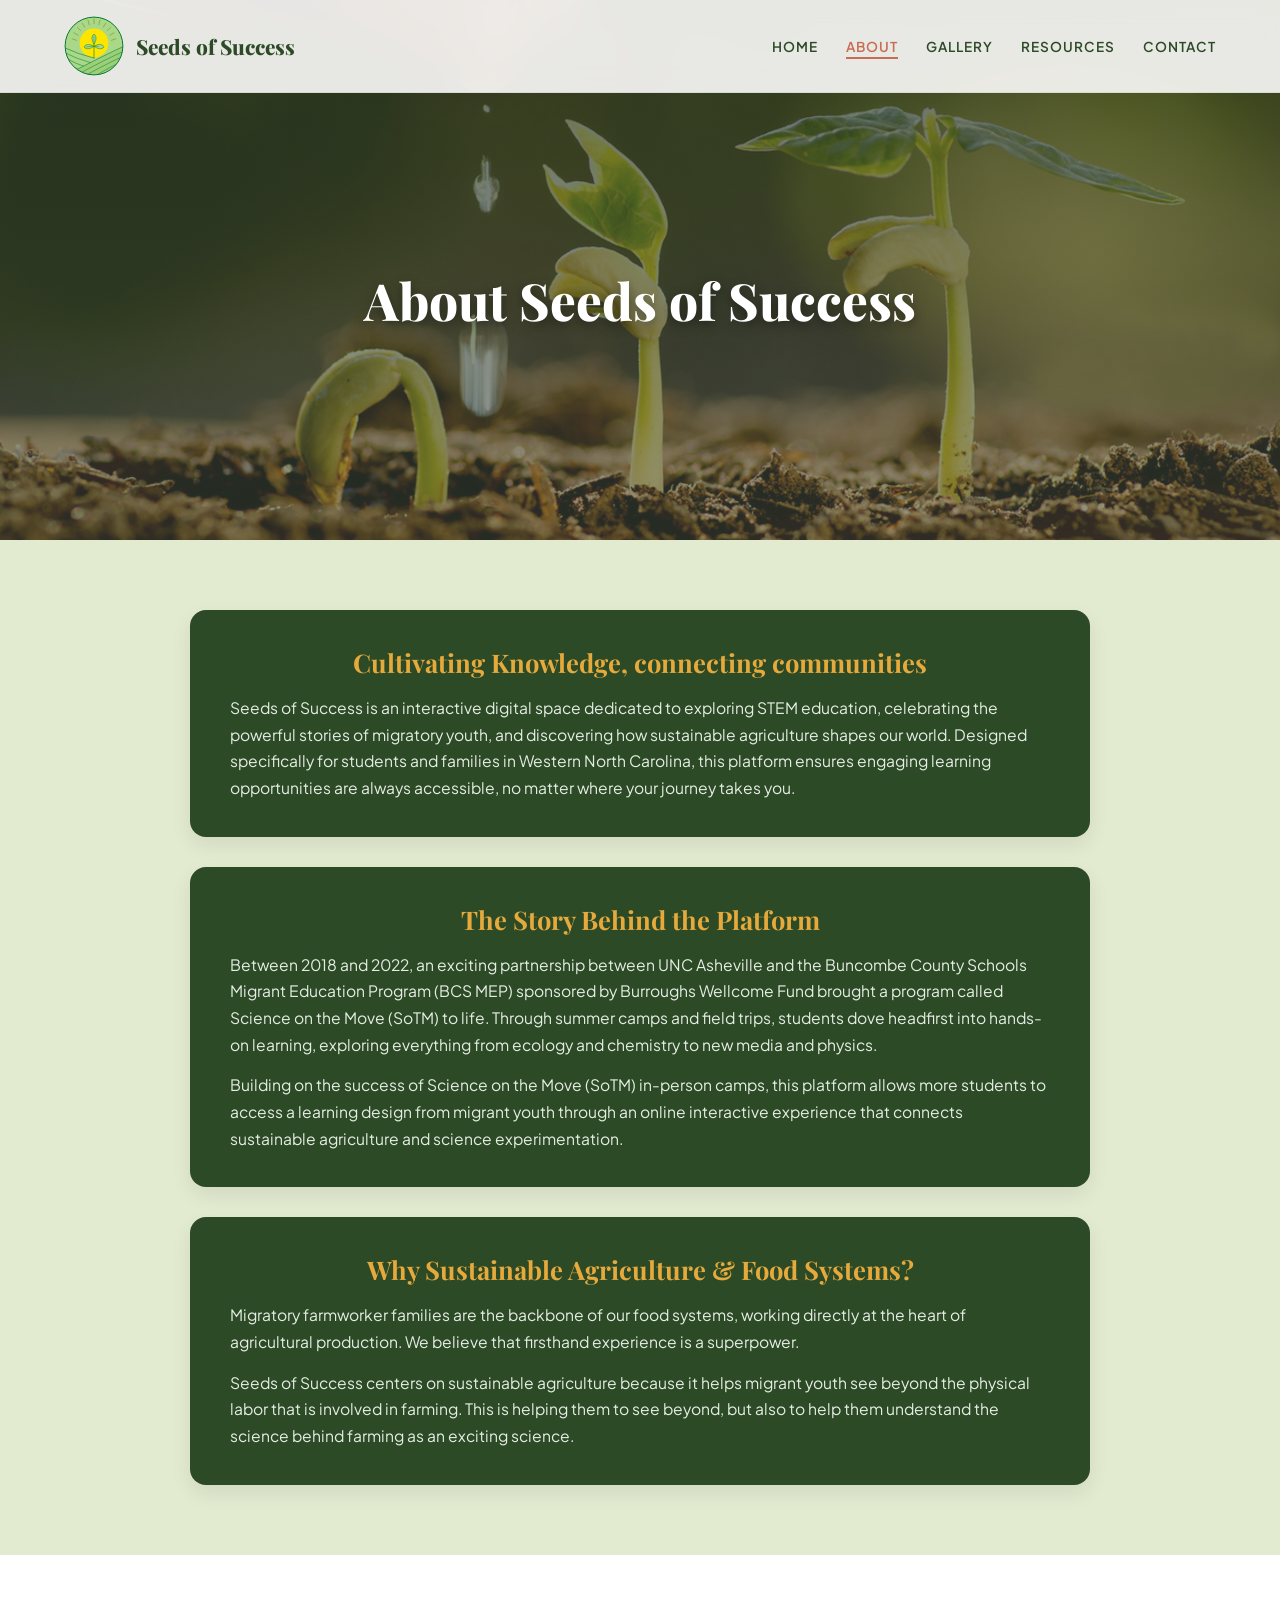
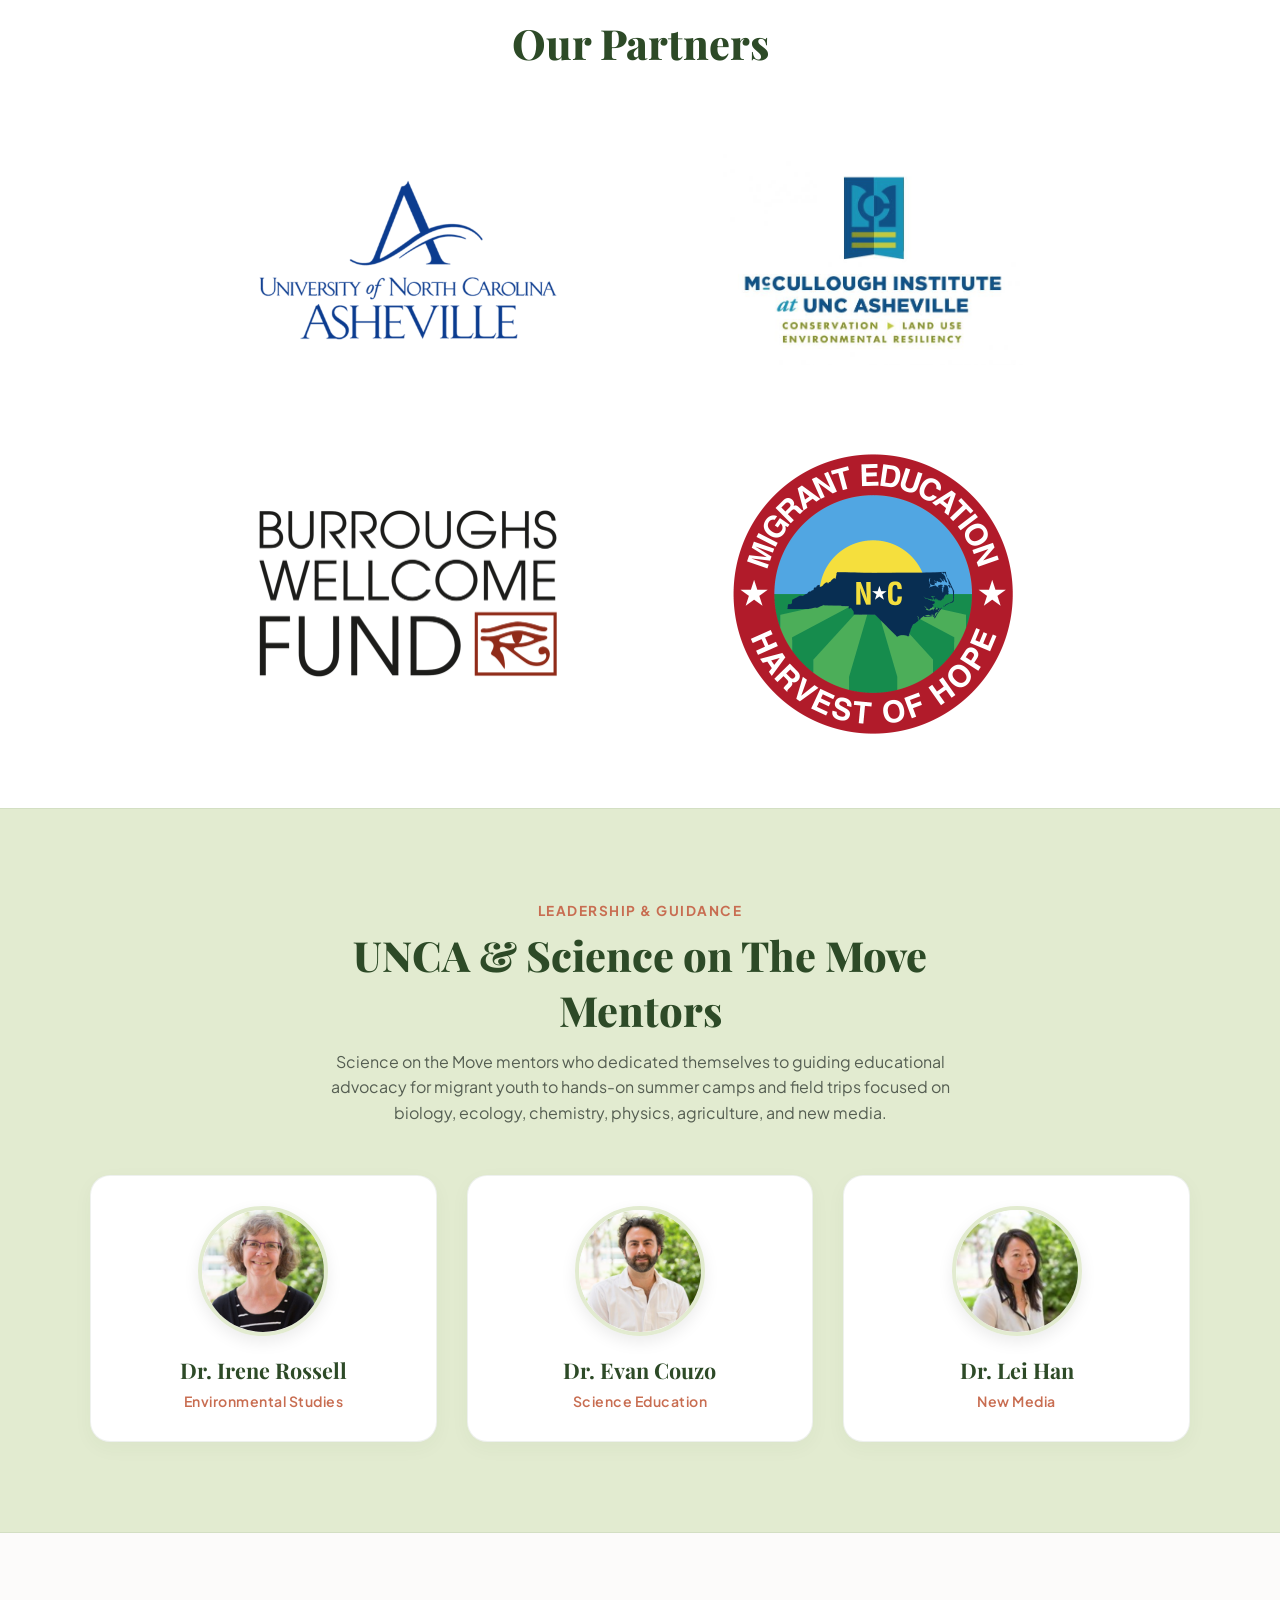
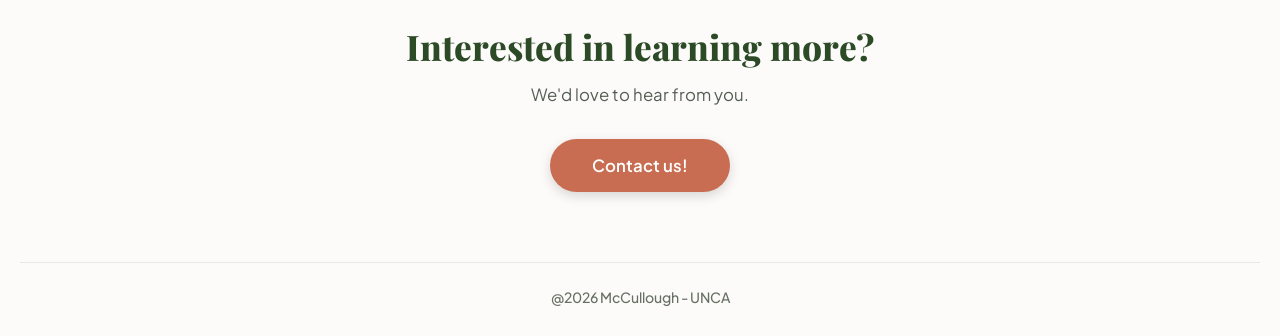
==== commit 7d5fcec9: "Add files via upload" ====
--- a/about.html
+++ b/about.html
@@ -5,7 +5,7 @@
     <meta charset="utf-8" />
     <meta name="viewport" content="width=device-width, initial-scale=1.0" />
     <title>About - Seeds of Success</title>
-    <link rel="icon" type="image/x-icon" href="assets/seeds-of-success-logo.svg">
+    <link rel="icon" type="image/x-icon" href="home/seeds-of-success-logo.svg">
     <link rel="preconnect" href="https://fonts.googleapis.com">
     <link rel="preconnect" href="https://fonts.gstatic.com" crossorigin>
     <link href="https://fonts.googleapis.com/css2?family=Playfair+Display:ital,wght@0,600;0,800;1,600&family=Plus+Jakarta+Sans:wght@400;500;600;700&display=swap" rel="stylesheet">
@@ -73,16 +73,16 @@
       <h2 class="section-title text-center">Our Partners</h2>
       <div class="partners-grid">
         <div class="partner-logo">
-          <img src="assets/unca-logo.png" alt="UNC Asheville Logo">
+          <img src="home/unca-logo.png" alt="UNC Asheville Logo">
         </div>
         <div class="partner-logo">
-          <img src="assets/McCullough-logo.jpg" alt="McCullough Institute Logo">
+          <img src="home/McCullough-logo.jpg" alt="McCullough Institute Logo">
         </div>
         <div class="partner-logo">
-          <img src="assets/bwf-logo.png" alt="Burroughs Wellcome Fund Logo">
+          <img src="home/bwf-logo.png" alt="Burroughs Wellcome Fund Logo">
         </div>
         <div class="partner-logo">
-          <img src="assets/mep-logo.jpeg" alt="Migrant Education Program Logo">
+          <img src="home/mep-logo.jpeg" alt="Migrant Education Program Logo">
         </div>
       </div>
     </section>
@@ -100,7 +100,7 @@
           <!-- Mentor 1 -->
           <div class="mentor-card">
             <div class="mentor-img-wrap">
-              <img src="assets/dr-irene.png" alt="Dr. Irene Rossell">
+              <img src="home/dr-irene.png" alt="Dr. Irene Rossell">
             </div>
             <div class="mentor-info">
               <h3>Dr. Irene Rossell</h3>
@@ -111,7 +111,7 @@
           <!-- Mentor 2 -->
           <div class="mentor-card">
             <div class="mentor-img-wrap">
-              <img src="assets/dr-couzo.png" alt="Dr. Evan Couzo">
+              <img src="home/dr-couzo.png" alt="Dr. Evan Couzo">
             </div>
             <div class="mentor-info">
               <h3>Dr. Evan Couzo</h3>
@@ -122,7 +122,7 @@
           <!-- Mentor 3 -->
           <div class="mentor-card">
             <div class="mentor-img-wrap">
-              <img src="assets/dr-han.png" alt="Dr. Lei Han">
+              <img src="home/dr-han.png" alt="Dr. Lei Han">
             </div>
             <div class="mentor-info">
               <h3>Dr. Lei Han</h3>
--- a/style.css
+++ b/style.css
@@ -103,7 +103,7 @@
 .logo-icon {
   width: 60px;
   height: 60px;
-  background: url('assets/seeds-of-success-logo.svg') center/cover no-repeat;
+  background: url('home/seeds-of-success-logo.svg') center/cover no-repeat;
   border-radius: 50%;
   display: flex;
   align-items: center;
@@ -169,7 +169,7 @@
 .hero {
   position: relative;
   min-height: 92vh;
-  background: url('assets/hero-bg.jpg') center/cover no-repeat;
+  background: url('home/hero-bg.jpg') center/cover no-repeat;
   display: flex;
   align-items: center;
   justify-content: center;
@@ -498,7 +498,7 @@
 /* --- BANNER SECTION --- */
 .banner-section {
   position: relative;
-  background: url('assets/banner.png') center/cover no-repeat fixed;
+  background: url('home/banner.png') center/cover no-repeat fixed;
   padding: 120px 20px;
   color: #ffffff;
   display: flex;
@@ -591,7 +591,7 @@
 }
 
 .hero-contact {
-  background: url('assets/contact-bg.jpg') center/cover no-repeat;
+  background: url('home/contact-bg.jpg') center/cover no-repeat;
 }
 
 /* --- SCROLL ANIMATIONS (FADE-IN) --- */
@@ -693,15 +693,15 @@
   }
   
   .hero-about {
-    background: url('assets/about-hero.png') bottom/cover no-repeat;
+    background: url('home/about-hero.png') bottom/cover no-repeat;
   }
   
   .hero-gallery {
-    background: url('assets/gallery-hero.png') center/cover no-repeat;
+    background: url('home/gallery-hero.png') center/cover no-repeat;
   }
   
   .hero-resources {
-    background: url('assets/resources-hero.png') center/cover no-repeat;
+    background: url('gallery/resources-hero.png') center/cover no-repeat;
   }
   
   .page-hero h1 {
